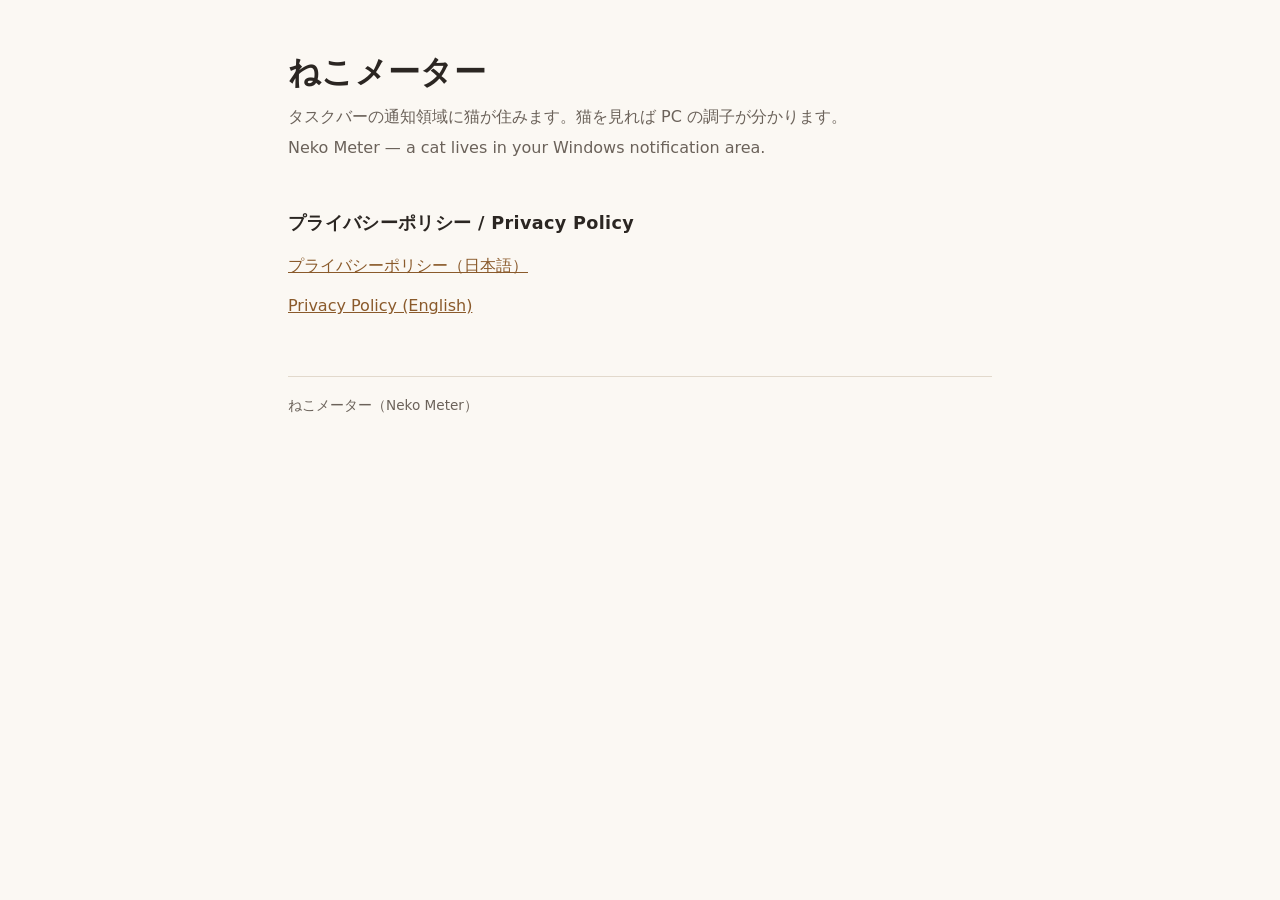
==== index.html @ 44b32091 "ねこメーターの公開ページ（プライバシーポリシー ja/en） 原本は非公開リポジトリの docs/engawa_cat/store/site/。ここは直接編集しない。  Co-Authored-By:" ====
<!doctype html>
<html lang="ja">
<head>
<meta charset="utf-8">
<meta name="viewport" content="width=device-width, initial-scale=1">
<title>ねこメーター</title>
<meta name="description" content="タスクバーの通知領域に住む猫が、電源・負荷・不在・時刻に反応する Windows 常駐アプリ。">
<link rel="stylesheet" href="./style.css">
</head>
<body>
<main class="cover">

<h1>ねこメーター</h1>
<p class="tagline">タスクバーの通知領域に猫が住みます。猫を見れば PC の調子が分かります。<br>Neko Meter — a cat lives in your Windows notification area.</p>

<h2>プライバシーポリシー / Privacy Policy</h2>
<nav>
<a href="./privacy/">プライバシーポリシー（日本語）</a>
<a href="./privacy/en/">Privacy Policy (English)</a>
</nav>

<footer>ねこメーター（Neko Meter）</footer>

</main>
</body>
</html>
---- style.css ----
/* ねこメーター 公開サイト。外部依存なし・1 ファイルだけ */
:root {
  --bg: #fbf8f3;
  --fg: #2b2622;
  --muted: #6b625a;
  --rule: #e2d9cc;
  --link: #8a5a2b;
  --card: #fffdf9;
}
@media (prefers-color-scheme: dark) {
  :root {
    --bg: #1b1815;
    --fg: #ece5db;
    --muted: #a49a8e;
    --rule: #3a342d;
    --link: #d9a76c;
    --card: #221e1a;
  }
}

* { box-sizing: border-box; }

body {
  margin: 0;
  padding: 48px 16px 96px;
  background: var(--bg);
  color: var(--fg);
  font-family: "Hiragino Kaku Gothic ProN", "Yu Gothic UI", "Meiryo",
    system-ui, -apple-system, "Segoe UI", sans-serif;
  font-size: 16px;
  line-height: 1.9;
  -webkit-font-smoothing: antialiased;
}

main {
  max-width: 44rem;
  margin: 0 auto;
}

h1 {
  font-size: 1.6rem;
  line-height: 1.5;
  margin: 0 0 0.25em;
  letter-spacing: 0.01em;
}

h2 {
  font-size: 1.1rem;
  margin: 2.5em 0 0.6em;
  padding-top: 1.2em;
  border-top: 1px solid var(--rule);
  letter-spacing: 0.02em;
}

h2:first-of-type { border-top: none; padding-top: 0; }

p, li { margin: 0.7em 0; }

ul { padding-left: 1.3em; }

a { color: var(--link); }

a:hover { text-decoration: none; }

code {
  font-family: "Cascadia Mono", Consolas, ui-monospace, monospace;
  font-size: 0.88em;
  background: var(--card);
  border: 1px solid var(--rule);
  border-radius: 4px;
  padding: 0.1em 0.35em;
  word-break: break-all;
}

.updated {
  color: var(--muted);
  font-size: 0.88rem;
  margin: 0 0 2.5em;
}

.lang {
  font-size: 0.88rem;
  margin: 0 0 2.5em;
  color: var(--muted);
}

.summary {
  background: var(--card);
  border: 1px solid var(--rule);
  border-radius: 10px;
  padding: 4px 20px;
}

footer {
  margin-top: 4em;
  padding-top: 1.2em;
  border-top: 1px solid var(--rule);
  color: var(--muted);
  font-size: 0.85rem;
}

/* 表紙 */
.cover h1 { font-size: 2rem; margin-bottom: 0.2em; }
.cover .tagline { color: var(--muted); margin: 0 0 2.5em; }
.cover nav a { display: block; margin: 0.6em 0; }
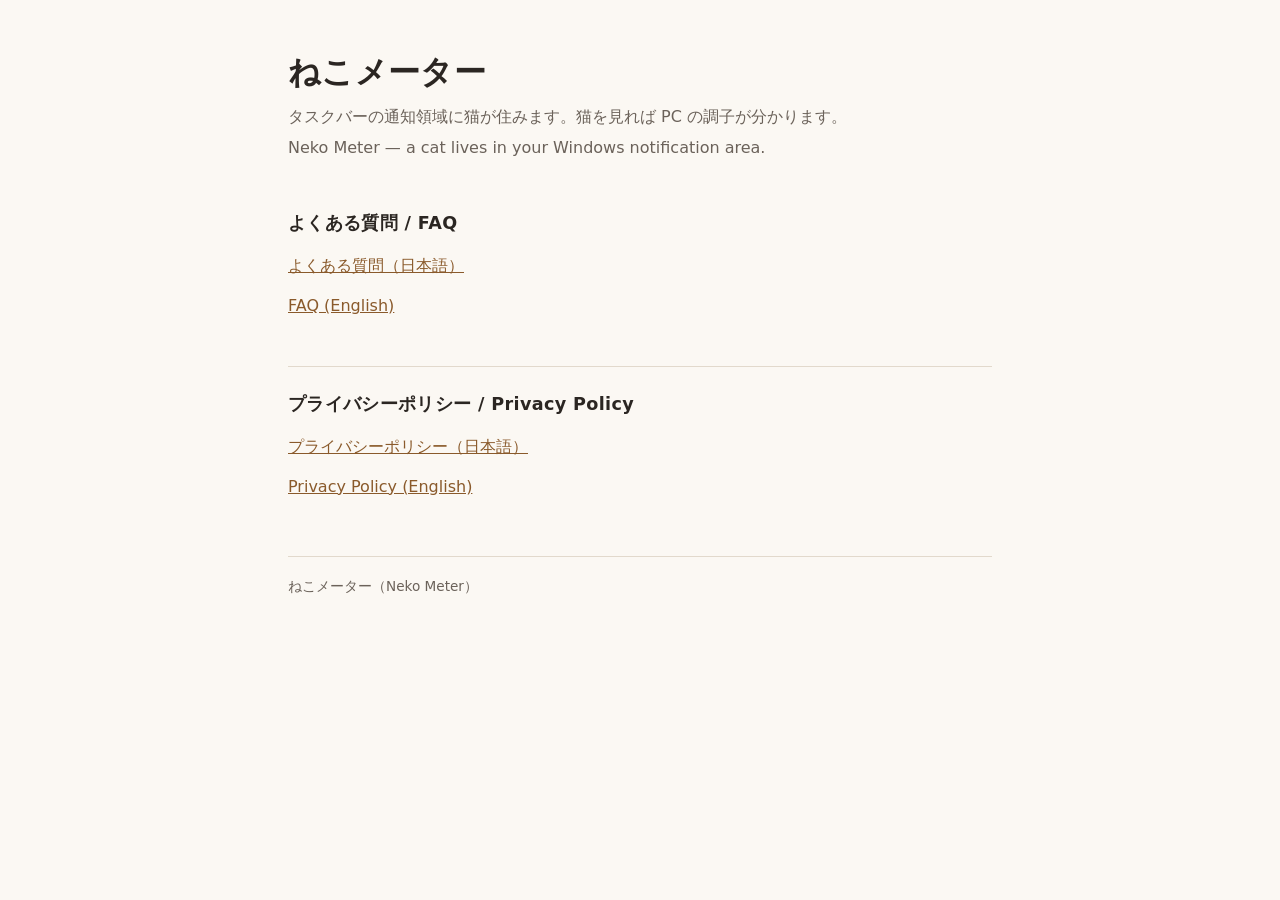
==== commit d724b1dd: "よくある質問（ja/en）を追加 Co-Authored-By: Claude Opus 5.5 <noreply@anthropic.com>" ====
--- a/index.html
+++ b/index.html
@@ -13,6 +13,12 @@
 <h1>ねこメーター</h1>
 <p class="tagline">タスクバーの通知領域に猫が住みます。猫を見れば PC の調子が分かります。<br>Neko Meter — a cat lives in your Windows notification area.</p>
 
+<h2>よくある質問 / FAQ</h2>
+<nav>
+<a href="./faq/">よくある質問（日本語）</a>
+<a href="./faq/en/">FAQ (English)</a>
+</nav>
+
 <h2>プライバシーポリシー / Privacy Policy</h2>
 <nav>
 <a href="./privacy/">プライバシーポリシー（日本語）</a>
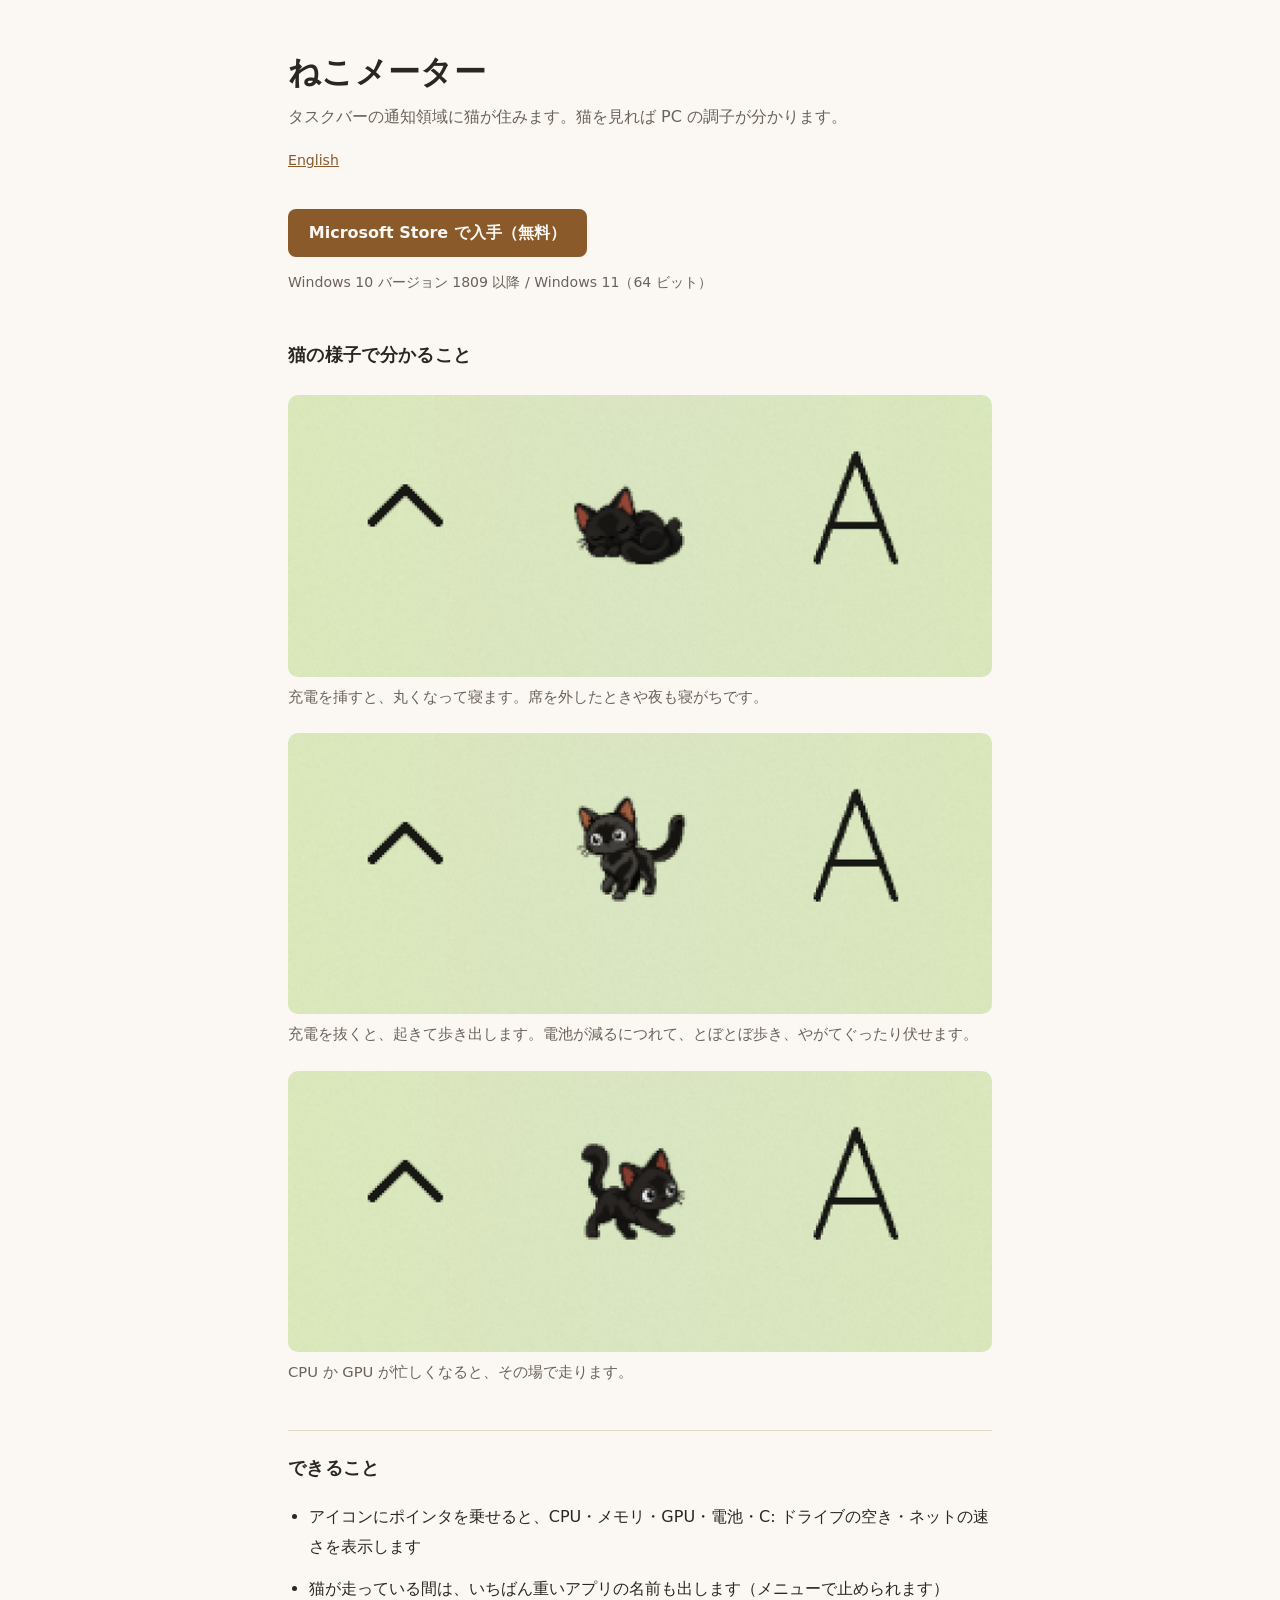
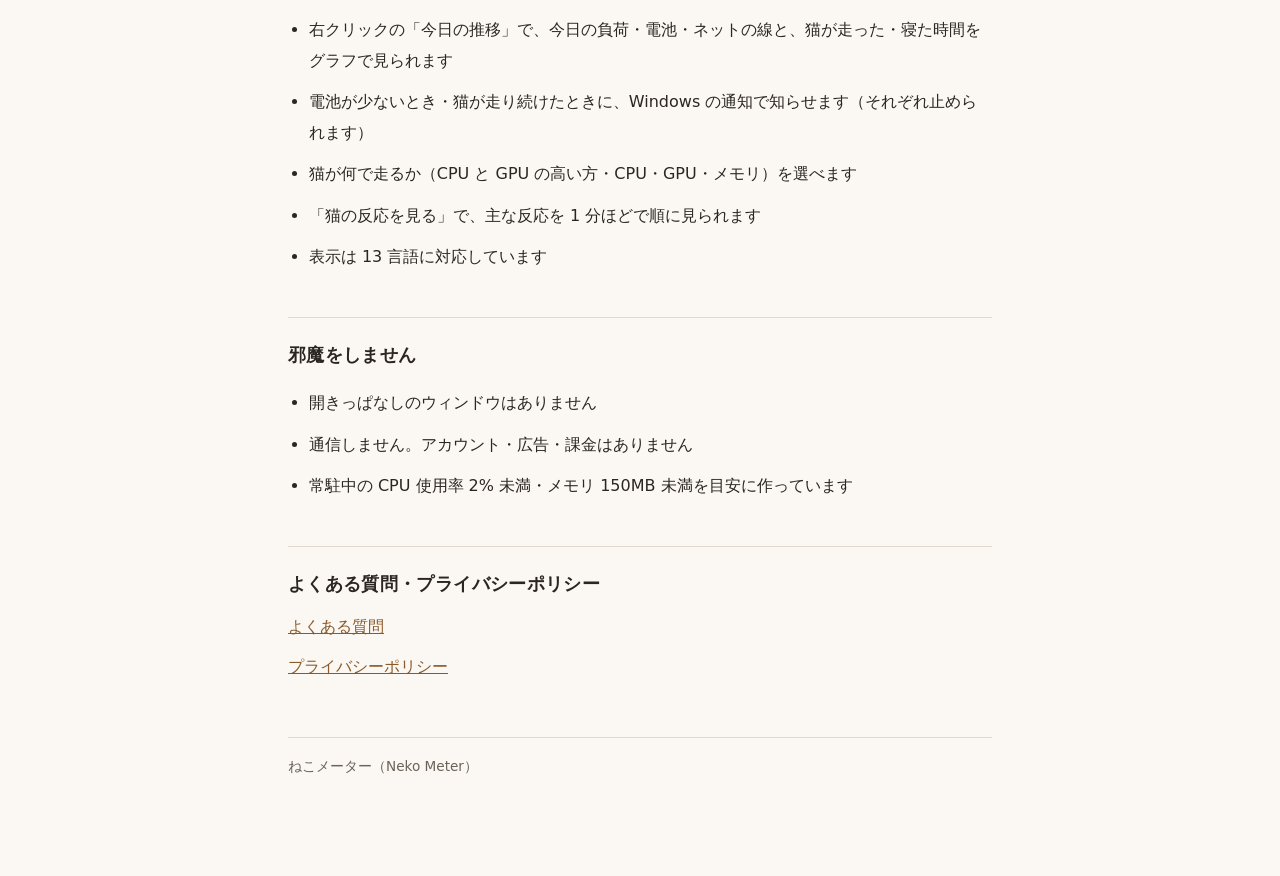
==== commit 79b88573: "feat: トップに Store へのリンク・できること・スクショ・canonical/hreflang を足す（日英）" ====
--- a/index.html
+++ b/index.html
@@ -4,25 +4,58 @@
 <meta charset="utf-8">
 <meta name="viewport" content="width=device-width, initial-scale=1">
 <title>ねこメーター</title>
-<meta name="description" content="タスクバーの通知領域に住む猫が、電源・負荷・不在・時刻に反応する Windows 常駐アプリ。">
+<meta name="description" content="タスクバーの通知領域に住む猫が、電源・負荷・不在・時刻に反応する Windows 常駐アプリ。無料・通信なし。">
+<link rel="canonical" href="https://bananafish0825.github.io/neko-meter/">
+<link rel="alternate" hreflang="en" href="https://bananafish0825.github.io/neko-meter/en/">
+<link rel="alternate" hreflang="ja" href="https://bananafish0825.github.io/neko-meter/">
 <link rel="stylesheet" href="./style.css">
 </head>
 <body>
 <main class="cover">
 
 <h1>ねこメーター</h1>
-<p class="tagline">タスクバーの通知領域に猫が住みます。猫を見れば PC の調子が分かります。<br>Neko Meter — a cat lives in your Windows notification area.</p>
+<p class="tagline">タスクバーの通知領域に猫が住みます。猫を見れば PC の調子が分かります。</p>
+<p class="lang"><a href="./en/">English</a></p>
 
-<h2>よくある質問 / FAQ</h2>
+<p><a class="store" href="https://apps.microsoft.com/detail/9MVL7ZVLWKS7">Microsoft Store で入手（無料）</a></p>
+<p class="note">Windows 10 バージョン 1809 以降 / Windows 11（64 ビット）</p>
+
+<h2>猫の様子で分かること</h2>
+<figure>
+<img src="./img/cat-sleep.png" width="720" height="288" alt="通知領域のアイコンの中で丸くなって寝ている黒猫">
+<figcaption>充電を挿すと、丸くなって寝ます。席を外したときや夜も寝がちです。</figcaption>
+</figure>
+<figure>
+<img src="./img/cat-walk.png" width="720" height="288" alt="通知領域のアイコンの中を歩いている黒猫">
+<figcaption>充電を抜くと、起きて歩き出します。電池が減るにつれて、とぼとぼ歩き、やがてぐったり伏せます。</figcaption>
+</figure>
+<figure>
+<img src="./img/cat-run.png" width="720" height="288" alt="通知領域のアイコンの中で走っている黒猫">
+<figcaption>CPU か GPU が忙しくなると、その場で走ります。</figcaption>
+</figure>
+
+<h2>できること</h2>
+<ul>
+<li>アイコンにポインタを乗せると、CPU・メモリ・GPU・電池・C: ドライブの空き・ネットの速さを表示します</li>
+<li>猫が走っている間は、いちばん重いアプリの名前も出します（メニューで止められます）</li>
+<li>右クリックの「今日の推移」で、今日の負荷・電池・ネットの線と、猫が走った・寝た時間をグラフで見られます</li>
+<li>電池が少ないとき・猫が走り続けたときに、Windows の通知で知らせます（それぞれ止められます）</li>
+<li>猫が何で走るか（CPU と GPU の高い方・CPU・GPU・メモリ）を選べます</li>
+<li>「猫の反応を見る」で、主な反応を 1 分ほどで順に見られます</li>
+<li>表示は 13 言語に対応しています</li>
+</ul>
+
+<h2>邪魔をしません</h2>
+<ul>
+<li>開きっぱなしのウィンドウはありません</li>
+<li>通信しません。アカウント・広告・課金はありません</li>
+<li>常駐中の CPU 使用率 2% 未満・メモリ 150MB 未満を目安に作っています</li>
+</ul>
+
+<h2>よくある質問・プライバシーポリシー</h2>
 <nav>
-<a href="./faq/">よくある質問（日本語）</a>
-<a href="./faq/en/">FAQ (English)</a>
-</nav>
-
-<h2>プライバシーポリシー / Privacy Policy</h2>
-<nav>
-<a href="./privacy/">プライバシーポリシー（日本語）</a>
-<a href="./privacy/en/">Privacy Policy (English)</a>
+<a href="./faq/">よくある質問</a>
+<a href="./privacy/">プライバシーポリシー</a>
 </nav>
 
 <footer>ねこメーター（Neko Meter）</footer>
--- a/style.css
+++ b/style.css
@@ -103,3 +103,23 @@
 .cover h1 { font-size: 2rem; margin-bottom: 0.2em; }
 .cover .tagline { color: var(--muted); margin: 0 0 2.5em; }
 .cover nav a { display: block; margin: 0.6em 0; }
+.cover .tagline + .lang { margin-top: -1.8em; }
+.store {
+  display: inline-block;
+  padding: 0.55em 1.3em;
+  border-radius: 8px;
+  background: var(--link);
+  color: var(--bg);
+  font-weight: 600;
+  text-decoration: none;
+}
+.store:hover { opacity: 0.88; }
+.note { color: var(--muted); font-size: 0.88rem; margin-top: 0.4em; }
+figure { margin: 1.4em 0; }
+figure img {
+  display: block;
+  width: 100%;
+  height: auto;
+  border-radius: 10px;
+}
+figcaption { color: var(--muted); font-size: 0.92rem; margin-top: 0.4em; }
